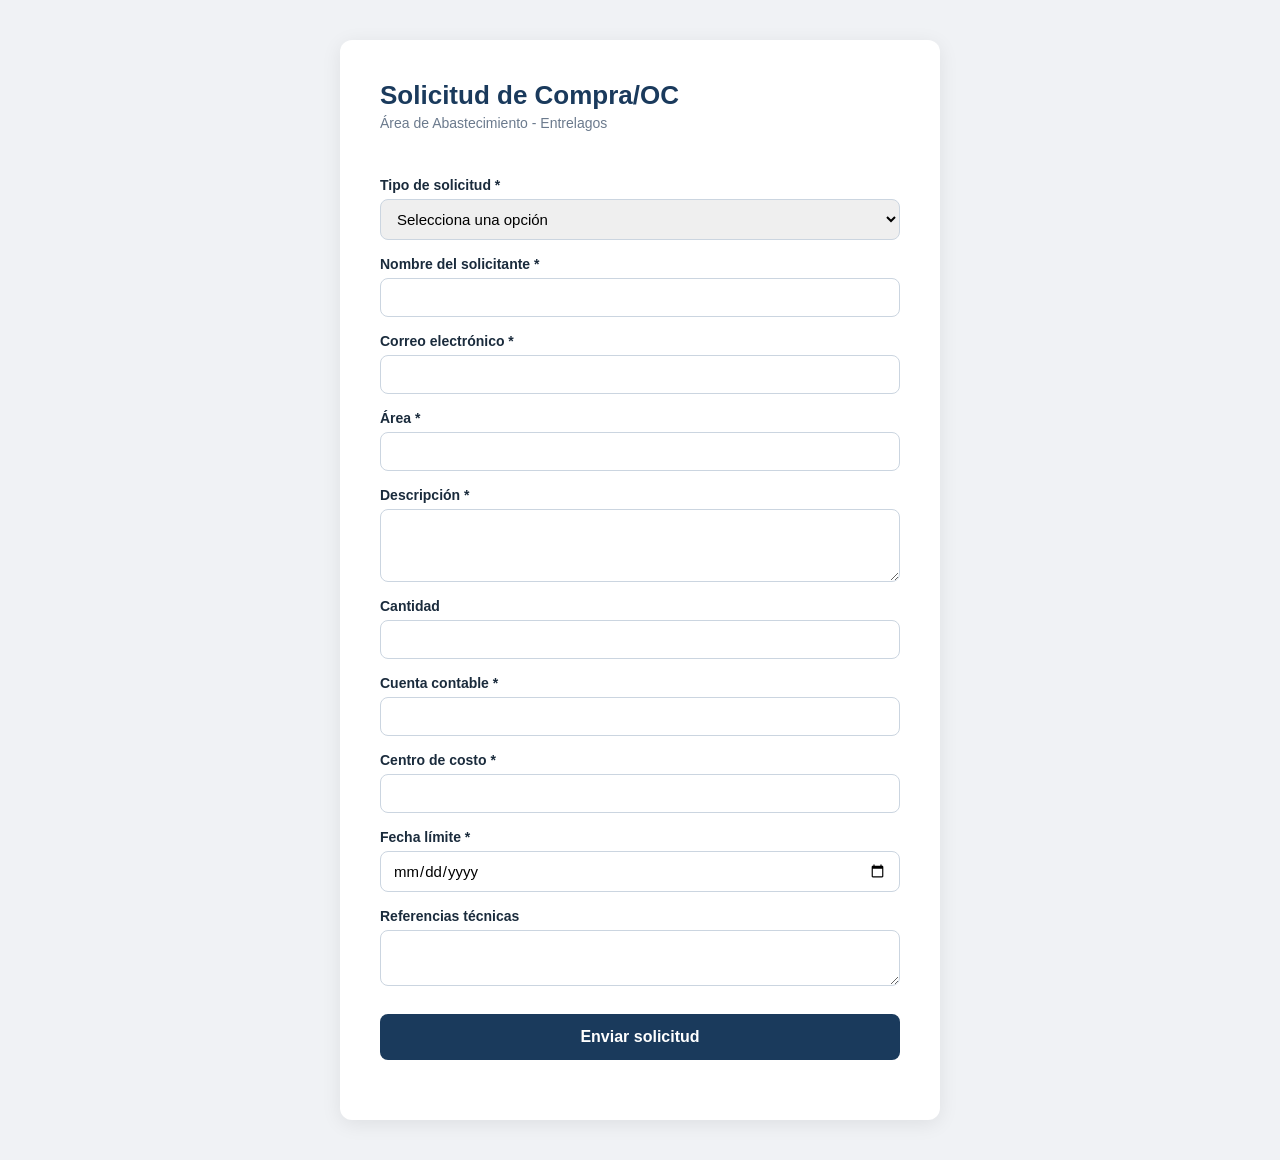
==== frontend/index.html @ ac3320b6 "Agregar formulario frontend (HTML/CSS/JS) conectando la API con CORS" ====
<!DOCTYPE html>
<html lang="es">
<head>
    <meta charset="UTF-8">
    <meta name="viewport" content="width=device-width, initial-scale=1.0">
    <title>Solicitud de Compra - Abastecimiento</title>
    <link rel="stylesheet" href="estilos.css">
</head>
<body>
    <div class="contenedor">
        <h1>Solicitud de Compra/OC</h1>
        <p class="subtitulo">Área de Abastecimiento - Entrelagos</p>

        <form id="formulario-solicitud">

            <label for="type">Tipo de solicitud *</label>
            <select id="type" name="type" required>
                <option value="">Selecciona una opción</option>
                <option value="compra">Solicitud de Compra</option>
                <option value="oc">Solicitud de OC</option>
            </select>

            <label for="requester_name">Nombre del solicitante *</label>
            <input type="text" id="requester_name" name="requester_name" required>

            <label for="requester_email">Correo electrónico *</label>
            <input type="email" id="requester_email" name="requester_email" required>

            <label for="area">Área *</label>
            <input type="text" id="area" name="area" required>

            <label for="description">Descripción *</label>
            <textarea id="description" name="description" rows="3" required></textarea>

            <label for="quantity">Cantidad</label>
            <input type="number" id="quantity" name="quantity" min="1">

            <label for="tax_account">Cuenta contable *</label>
            <input type="text" id="tax_account" name="tax_account" required>

            <label for="cost_center">Centro de costo *</label>
            <input type="text" id="cost_center" name="cost_center" required>

            <label for="due_date">Fecha límite *</label>
            <input type="date" id="due_date" name="due_date" required>

            <label for="tech_references">Referencias técnicas</label>
            <textarea id="tech_references" name="tech_references" rows="2"></textarea>

            <button type="submit">Enviar solicitud</button>

        </form>

        <div id="mensaje-resultado"></div>
    </div>

    <script src="script.js"></script>
</body>
</html>
---- frontend/estilos.css ----
* {
    margin: 0;
    padding: 0;
    box-sizing: border-box;
}

body {
    font-family: 'Segoe UI', Tahoma, sans-serif;
    background-color: #f0f2f5;
    color: #1a2b3c;
    padding: 40px 20px;
}

.contenedor {
    max-width: 600px;
    margin: 0 auto;
    background-color: #ffffff;
    padding: 40px;
    border-radius: 12px;
    box-shadow: 0 4px 20px rgba(0, 0, 0, 0.08);
}

h1 {
    color: #1a3a5c;
    font-size: 26px;
    margin-bottom: 4px;
}

.subtitulo {
    color: #6b7a8d;
    font-size: 14px;
    margin-bottom: 30px;
}

form {
    display: flex;
    flex-direction: column;
}

label {
    font-weight: 600;
    font-size: 14px;
    margin-bottom: 6px;
    margin-top: 16px;
}

input, select, textarea {
    padding: 10px 12px;
    border: 1px solid #cbd5e0;
    border-radius: 8px;
    font-size: 15px;
    font-family: inherit;
}

input:focus, select:focus, textarea:focus {
    outline: none;
    border-color: #2b6cb0;
    box-shadow: 0 0 0 3px rgba(43, 108, 176, 0.15);
}

button {
    margin-top: 28px;
    padding: 14px;
    background-color: #1a3a5c;
    color: #ffffff;
    border: none;
    border-radius: 8px;
    font-size: 16px;
    font-weight: 600;
    cursor: pointer;
    transition: background-color 0.2s;
}

button:hover {
    background-color: #2b5580;
}

#mensaje-resultado {
    margin-top: 20px;
    padding: 0;
    font-size: 15px;
}
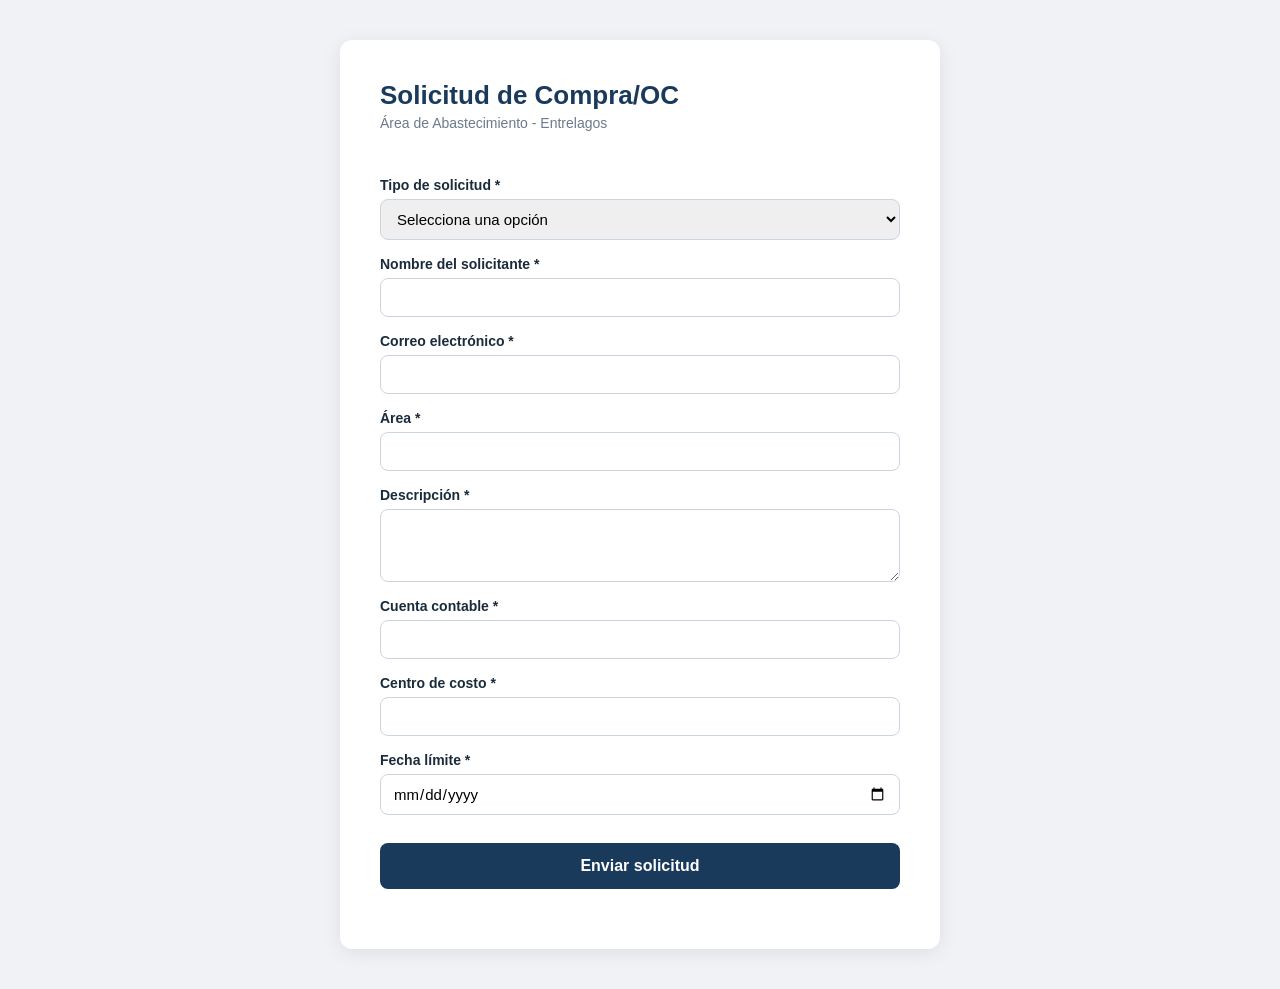
==== commit 10bf9928: "Agregar carga de archivos adjuntos y requirements.txt" ====
--- a/frontend/index.html
+++ b/frontend/index.html
@@ -32,8 +32,10 @@
             <label for="description">Descripción *</label>
             <textarea id="description" name="description" rows="3" required></textarea>
 
-            <label for="quantity">Cantidad</label>
-            <input type="number" id="quantity" name="quantity" min="1">
+            <div class="grupo-compra">
+                <label for="quantity">Cantidad</label>
+                <input type="number" id="quantity" name="quantity" min="1">
+            </div>
 
             <label for="tax_account">Cuenta contable *</label>
             <input type="text" id="tax_account" name="tax_account" required>
@@ -44,8 +46,20 @@
             <label for="due_date">Fecha límite *</label>
             <input type="date" id="due_date" name="due_date" required>
 
-            <label for="tech_references">Referencias técnicas</label>
-            <textarea id="tech_references" name="tech_references" rows="2"></textarea>
+            <div class="grupo-oc">
+                <label for="supplier">Nombre del proveedor</label>
+                <input type="text" id="supplier" name="supplier">
+            </div>
+
+            <div class="grupo-oc">
+                <label for="supplier_tax_id">RUT empresa</label>
+                <input type="text" id="supplier_tax_id" name="supplier_tax_id">
+            </div>
+
+            <div class="grupo-compra">
+                <label for="tech_references">Referencias técnicas</label>
+                <textarea id="tech_references" name="tech_references" rows="2"></textarea>
+            </div>
 
             <button type="submit">Enviar solicitud</button>
 
--- a/frontend/estilos.css
+++ b/frontend/estilos.css
@@ -79,4 +79,73 @@
     margin-top: 20px;
     padding: 0;
     font-size: 15px;
+}
+
+.busqueda {
+    display: flex;
+    flex-direction: column;
+    margin-bottom: 24px;
+}
+
+.busqueda button {
+    margin-top: 16px;
+}
+
+.tarjeta-solicitud {
+    border: 1px solid #e2e8f0;
+    border-radius: 10px;
+    padding: 18px;
+    margin-bottom: 14px;
+    background-color: #fafbfc;
+}
+
+.tarjeta-codigo {
+    font-weight: 700;
+    font-size: 16px;
+    color: #1a3a5c;
+}
+
+.tarjeta-fila {
+    font-size: 14px;
+    color: #4a5568;
+    margin-top: 6px;
+}
+
+.estado {
+    display: inline-block;
+    padding: 4px 12px;
+    border-radius: 20px;
+    font-size: 13px;
+    font-weight: 600;
+    color: #ffffff;
+    margin-top: 8px;
+}
+
+.estado-ingresada { background-color: #718096; }
+.estado-en_revision { background-color: #3182ce; }
+.estado-en_cotizacion { background-color: #3182ce; }
+.estado-aprobada { background-color: #38a169; }
+.estado-oc_emitida { background-color: #dd6b20; }
+.estado-en_transito { background-color: #dd6b20; }
+.estado-cerrada { background-color: #2f855a; }
+.estado-rechazada { background-color: #e53e3e; }
+.estado-devuelta { background-color: #e53e3e; }
+
+.enlace-volver {
+    margin-top: 24px;
+    font-size: 14px;
+}
+
+.enlace-volver a {
+    color: #2b6cb0;
+    text-decoration: none;
+}
+
+.grupo-compra, .grupo-oc {
+    display: none;
+    flex-direction: column;
+}
+
+.grupo-compra.visible, .grupo-oc.visible {
+    display: flex;
 }
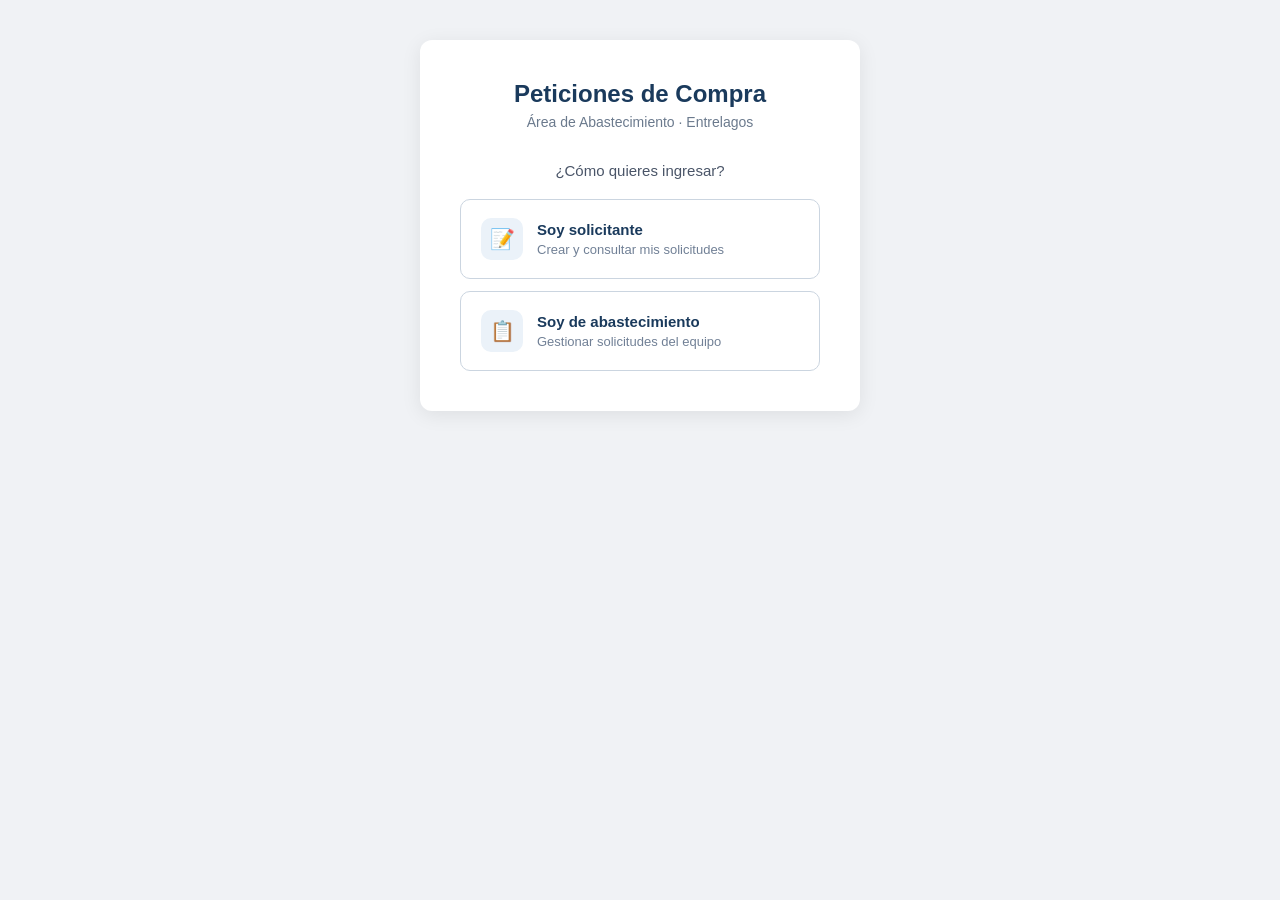
==== commit 62a718e6: "feat: formulario de solicitud con sesión de solicitante" ====
--- a/frontend/index.html
+++ b/frontend/index.html
@@ -1,15 +1,25 @@
 <!DOCTYPE html>
 <html lang="es">
+
 <head>
     <meta charset="UTF-8">
     <meta name="viewport" content="width=device-width, initial-scale=1.0">
     <title>Solicitud de Compra - Abastecimiento</title>
     <link rel="stylesheet" href="estilos.css">
 </head>
+
 <body>
     <div class="contenedor">
-        <h1>Solicitud de Compra/OC</h1>
-        <p class="subtitulo">Área de Abastecimiento - Entrelagos</p>
+
+        <div class="cabecera-panel">
+            <div>
+                <h1>Solicitud de Compra/OC</h1>
+                <p class="subtitulo">Área de Abastecimiento - Entrelagos</p>
+            </div>
+            <button id="boton-salir" class="boton-secundario">Cerrar sesión</button>
+        </div>
+
+        <p class="tarjeta-fila" id="sesion-activa"></p>
 
         <form id="formulario-solicitud">
 
@@ -22,9 +32,6 @@
 
             <label for="requester_name">Nombre del solicitante *</label>
             <input type="text" id="requester_name" name="requester_name" required>
-
-            <label for="requester_email">Correo electrónico *</label>
-            <input type="email" id="requester_email" name="requester_email" required>
 
             <label for="area">Área *</label>
             <input type="text" id="area" name="area" required>
@@ -43,7 +50,7 @@
             <label for="cost_center">Centro de costo *</label>
             <input type="text" id="cost_center" name="cost_center" required>
 
-            <label for="due_date">Fecha límite *</label>
+            <label for="due_date">Fecha límite * <span class="ayuda-campo" id="ayuda-fecha"></span></label>
             <input type="date" id="due_date" name="due_date" required>
 
             <div class="grupo-oc">
@@ -56,9 +63,19 @@
                 <input type="text" id="supplier_tax_id" name="supplier_tax_id">
             </div>
 
+            <div class="grupo-oc">
+                <label for="archivos-oc">Cotización *</label>
+                <input type="file" id="archivos-oc" multiple>
+            </div>
+
             <div class="grupo-compra">
                 <label for="tech_references">Referencias técnicas</label>
                 <textarea id="tech_references" name="tech_references" rows="2"></textarea>
+            </div>
+
+            <div class="grupo-compra">
+                <label for="archivos-compra">Archivos adjuntos (opcional)</label>
+                <input type="file" id="archivos-compra" multiple>
             </div>
 
             <button type="submit">Enviar solicitud</button>
@@ -66,8 +83,12 @@
         </form>
 
         <div id="mensaje-resultado"></div>
+
+        <p class="enlace-volver"><a href="consultar.html">Ver mis solicitudes →</a></p>
+
     </div>
 
     <script src="script.js"></script>
 </body>
+
 </html>
--- a/frontend/estilos.css
+++ b/frontend/estilos.css
@@ -148,4 +148,116 @@
 
 .grupo-compra.visible, .grupo-oc.visible {
     display: flex;
+}
+
+.contenedor-ancho {
+    max-width: 900px;
+}
+
+.cabecera-panel {
+    display: flex;
+    justify-content: space-between;
+    align-items: flex-start;
+    margin-bottom: 24px;
+}
+
+.boton-secundario {
+    margin-top: 0;
+    padding: 8px 16px;
+    background-color: #e2e8f0;
+    color: #2d3748;
+    font-size: 14px;
+}
+
+.boton-secundario:hover {
+    background-color: #cbd5e0;
+}
+
+.acciones-estado {
+    margin-top: 12px;
+    display: flex;
+    gap: 8px;
+    align-items: center;
+    flex-wrap: wrap;
+}
+
+.acciones-estado select {
+    flex: 1;
+    min-width: 160px;
+}
+
+.boton-cambiar {
+    margin-top: 0;
+    padding: 10px 16px;
+    font-size: 14px;
+}
+
+.boton-detalle {
+    margin-top: 10px;
+    padding: 6px 12px;
+    background-color: #edf2f7;
+    color: #2d3748;
+    font-size: 13px;
+}
+
+.boton-detalle:hover {
+    background-color: #e2e8f0;
+}
+
+.detalle-bloque {
+    margin-top: 12px;
+    padding: 14px;
+    background-color: #ffffff;
+    border: 1px solid #e2e8f0;
+    border-radius: 8px;
+}
+
+.detalle-item {
+    font-size: 14px;
+    color: #4a5568;
+    margin-bottom: 6px;
+}
+
+.historial-item {
+    font-size: 13px;
+    color: #718096;
+    padding-left: 12px;
+}
+
+.enlace-archivo {
+    color: #2b6cb0;
+    text-decoration: underline;
+    cursor: pointer;
+}
+
+.filtros-panel {
+    display: flex;
+    gap: 12px;
+    margin-bottom: 20px;
+    flex-wrap: wrap;
+}
+
+.filtros-panel input {
+    flex: 2;
+    min-width: 220px;
+}
+
+.filtros-panel select {
+    flex: 1;
+    min-width: 180px;
+}
+
+.contador-resultados {
+    font-size: 13px;
+    color: #718096;
+    margin-bottom: 12px;
+}
+
+.motivo-rechazo {
+    margin-top: 10px;
+    padding: 10px;
+    background-color: #fff5f5;
+    border-left: 3px solid #e53e3e;
+    border-radius: 4px;
+    color: #742a2a;
 }
